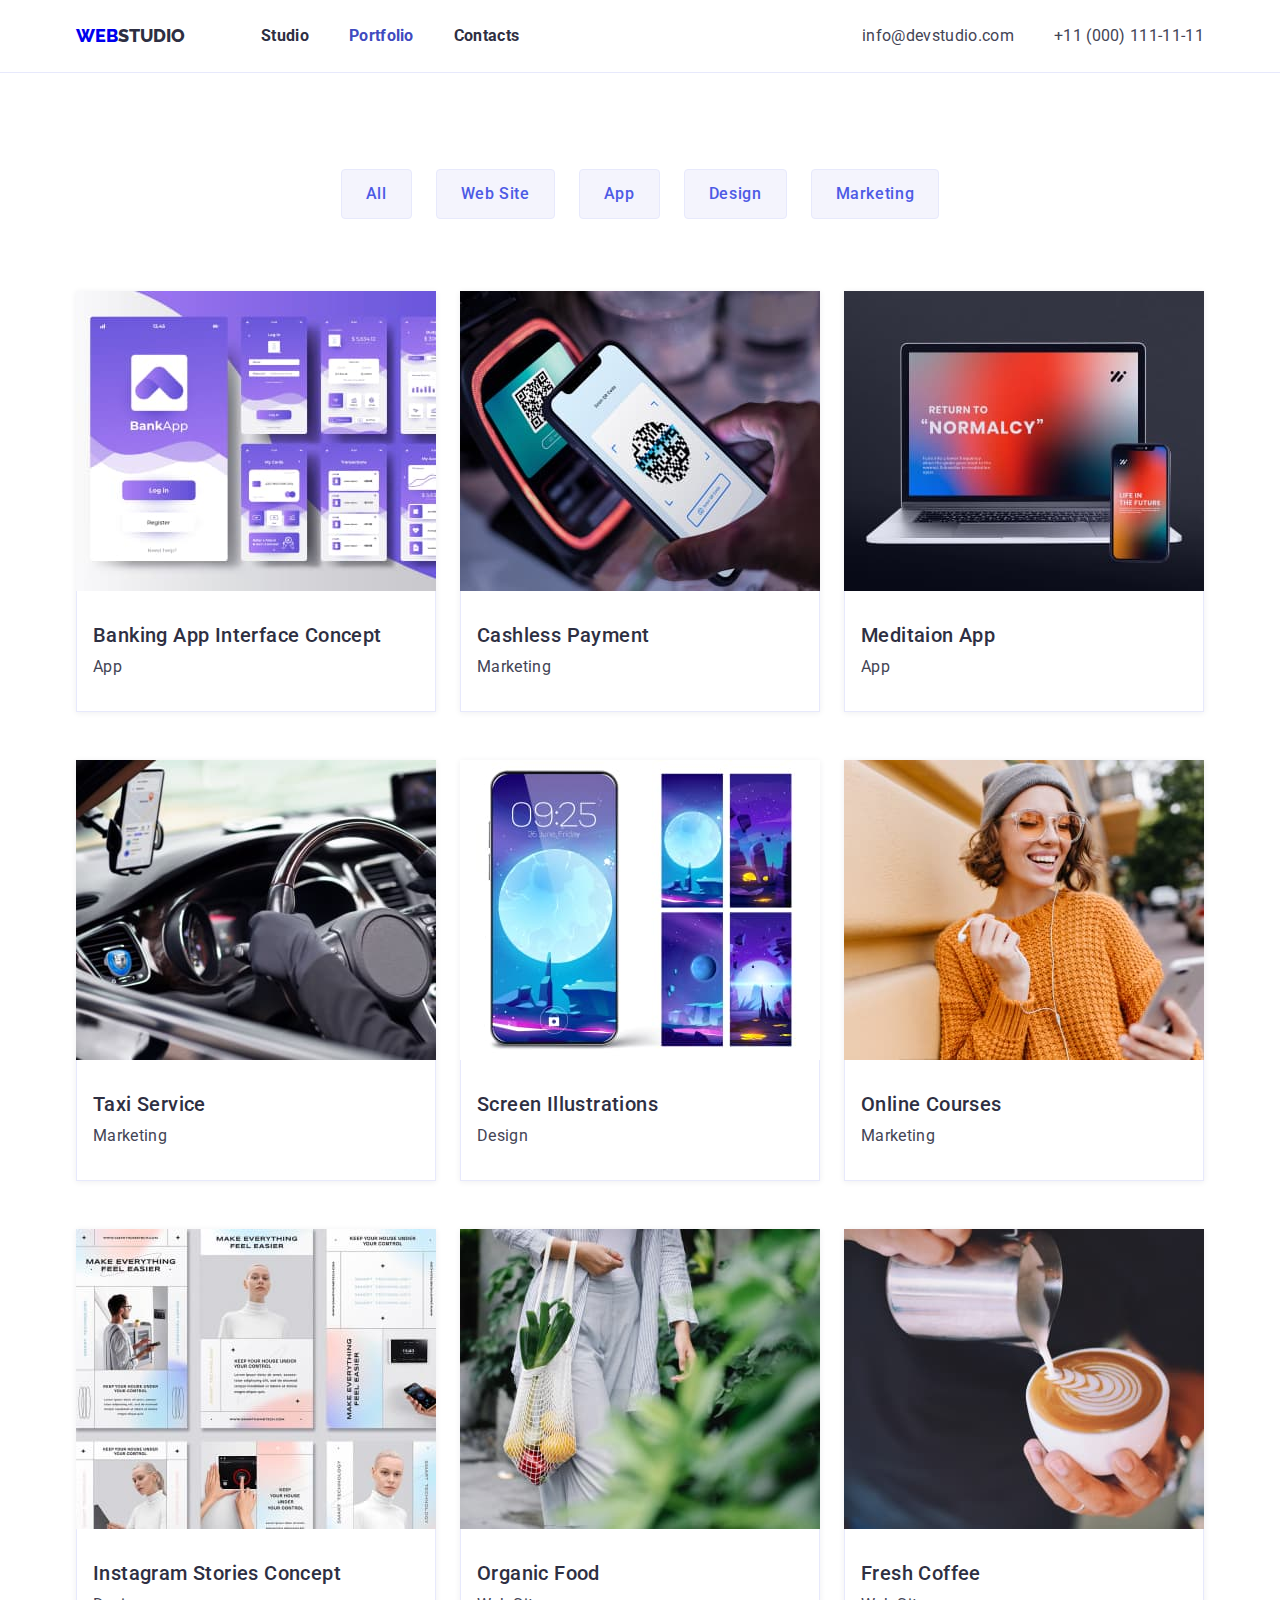
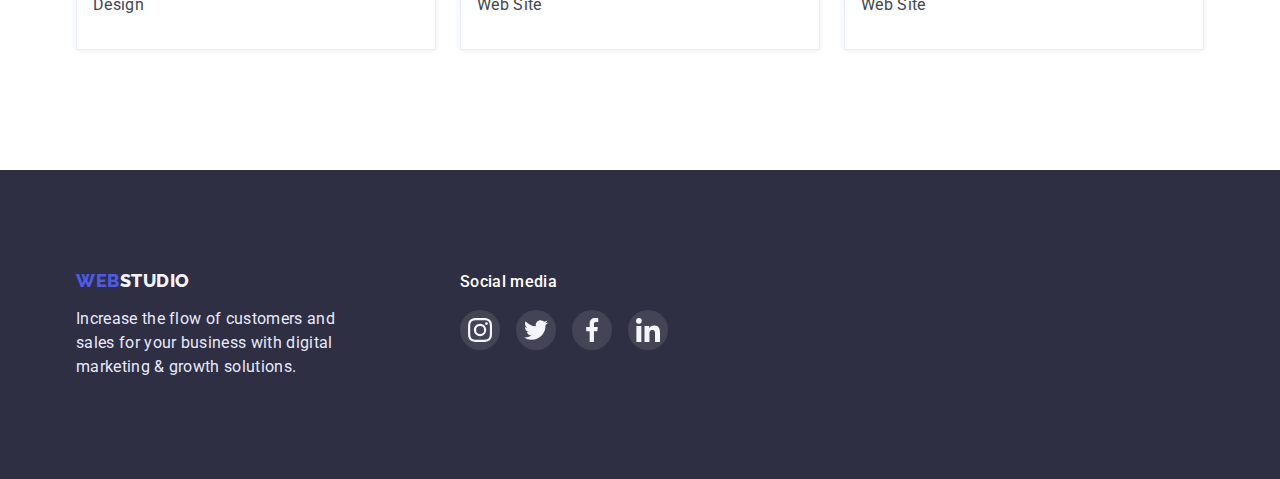
==== portfolio.html @ 30b23e43 "Create portfolio.html" ====
<!DOCTYPE html>
<html lang="en">
<head>
    <meta charset="UTF-8">
    <meta http-equiv="X-UA-Compatible" content="IE=edge">
    <meta name="viewport" content="width=device-width, initial-scale=1.0">
    <title>Webstudio</title>
    <link rel="stylesheet" href="https://cdn.jsdelivr.net/npm/modern-normalize@1.1.0/modern-normalize.min.css">
    <link rel="preconnect" href="https://fonts.googleapis.com">
    <link rel="preconnect" href="https://fonts.gstatic.com" crossorigin>
    <link href="https://fonts.googleapis.com/css2?family=Raleway:wght@800&family=Roboto:wght@400;500;700;900&display=swap" rel="stylesheet">
    <link rel="stylesheet" href="./css/styles.css">
</head>
<body>
    <!--HEADER-->   
    <header class="header">
        <div class="container header-container">
        <a class="header-logo link" href="./index.html">Web<span class="header-logo-studio">Studio</span></a>
        <nav class="header-navigation">
            <ul class="header-list list">
                <li class="header-item">
                    <a class="header-link link" href="./index.html">Studio</a>
                </li>
                <li class="header-item">
                    <a class="header-link link current" href="./portfolio.html">Portfolio</a>
                </li>
                <li class="header-item">
                    <a class="header-link link" href="">Contacts</a>
                </li>
            </ul>
        </nav>
        <ul class="header-list list">
            <li class="header-item">
                <a class="contacts link" href="mailto:info@devstudio.com">info@devstudio.com</a>
            </li>
            <li class="header-item">
                <a class="contacts link" href="tel:+11(000)1111111">+11 (000) 111-11-11</a>
            </li>
        </ul>
        </div>
    </header>
    <main>
       <section class="filters">
        <div class="container">
        <h1 class="visually-hidden">Examples of Webstudio works</h1>
        <ul class="filters-list list">
            <li class="filters-item">
            <button class="filters-btn" type="button">All</button>
            </li>
            <li class="filters-item"><button class="filters-btn" type="button">Web Site</button></li>
            <li class="filters-item"><button class="filters-btn" type="button">App</button></li>
            <li class="filters-item"><button class="filters-btn" type="button">Design</button></li>
            <li class="filters-item"><button class="filters-btn" type="button">Marketing</button></li>
        </ul>
    
        <ul class="photos-list list">
<li class="photos-item">
    <a class="photos-link link" href="">
    <img src="./images/hw2/img1.jpg" alt="pages" width="360" height="300">
    <div class="photos-text">
    <h2 class="photos-title">Banking App Interface Concept</h2>
    <p class="photos-subtitle">App</p>
    
</div>
</a>
</li>
<li class="photos-item">
    <a class="photos-link link" href="">
        <img src="./images/hw2/img2.jpg" alt="phone" width="360" height="300">
        <div class="photos-text">
        <h2 class="photos-title">Cashless Payment</h2>
    <p class="photos-subtitle">Marketing</p>
        </div>
    </a>
</li>
<li class="photos-item">
    <a class="photos-link link" href="">
    <img src="./images/hw2/img3.jpg" alt="laptop" width="360" height="300">
    <div class="photos-text">
    <h2 class="photos-title">Meditaion App</h2>
    <p class="photos-subtitle">App</p>
    </div>
</a>
</li>
<li class="photos-item" >
    <a class="photos-link link" href="">
    <img src="./images/hw2/img4.jpg" alt="helm" width="360" height="300">
    <div class="photos-text">
    <h2 class="photos-title">Taxi Service</h2>
    <p class="photos-subtitle">Marketing</p>
</div>
</a>
</li>
<li class="photos-item">
    <a class="photos-link link" href="">
        <img src="./images/hw2/img5.jpg" alt="moon" width="360" height="300">
        <div class="photos-text">
        <h2 class="photos-title">Screen Illustrations</h2>
    <p class="photos-subtitle">Design</p>
    </div>
</a>
</li>
<li class="photos-item">
    <a class="photos-link link" href="">
        <img src="./images/hw2/img6.jpg" alt="woman in orange" width="360" height="300">
        <div class="photos-text">
        <h2 class="photos-title">Online Courses</h2>
    <p class="photos-subtitle">Marketing</p>
        </div>
</a>
</li>
<li class="photos-item">
    <a class="photos-link link" href=""> 
        <img src="./images/hw2/img7.jpg" alt="blonde" width="360" height="300">
        <div class="photos-text">
        <h2 class="photos-title">Instagram Stories Concept</h2>
    <p class="photos-subtitle">Design</p>
        </div>
</a>
</li>
<li class="photos-item">
    <a class="photos-link link" href="">
    <img src="./images/hw2/img8.jpg" alt="woman carries a bag of vegetables" width="360" height="300">
    <div class="photos-text">
    <h2 class="photos-title">Organic Food</h2>
    <p class="photos-subtitle">Web Site</p>
    </div>
</a>
</li>
<li class="photos-item">
    <a class="photos-link link" href="">
    <img src="./images/hw2/img9.jpg" alt="cup of Coffee" width="360" height="300">
    <div class="photos-text">
    <h2 class="photos-title">Fresh Coffee</h2>
    <p class="photos-subtitle">Web Site</p>
    </div>
</a>
</li>
        </ul>
        </div>
       </section>
    
    </main>
    <footer class="footer">
        <div class="footer-container container">
            <div class="">
        <a class="footer-link link" href="/">Web<span class="footer-studio">Studio</span></a>
        <p class="footer-text">Increase the flow of customers and sales for your business with digital marketing & growth solutions.</p>
    </div>
    <div class="">
        <h3 class="footer-title">Social media</h3>
        <ul class="footer-soc-list list">
            <li class="footer-soc-item">
                <a href="" class="footer-soc-link link">
                <svg class="footer-soc-icon" width="24" height="24">
                    <use href="./images/icons.svg/symbol-defs[1].svg#icon-instagram-2-1"></use>
                </svg>
            </a></li>
            <li class="footer-soc-item">
                <a href="" class="footer-soc-link link">
                    <svg class="footer-soc-icon" width="24" height="24">
                    <use href="./images/icons.svg/symbol-defs[1].svg#icon-twitter-1-1"></use>
                </svg>
            </a></li>
            <li class="footer-soc-item">
                <a href="" class="footer-soc-link link">
                <svg class="footer-soc-icon" width="24" height="24">
                    <use href="./images/icons.svg/symbol-defs[1].svg#icon-facebook-1-1"></use>
                </svg>
            </a></li>
            <li class="footer-soc-item"><a href="" class="footer-soc-link link">
                <svg class="footer-soc-icon" width="24" height="24">
                    <use href="./images/icons.svg/symbol-defs[1].svg#icon-linkedin-1-1"></use>
                </svg>
            </a></li>
        </ul>
    </div></div>
    </footer>
</body>
</html>
---- css/styles.css ----
:root {
    --dark-color:#2E2F42;
    --text-color: #434455;
    --pressed-state-color: #404BBF;
    --btn-color: #FFFFFF;
    --links-color: #4D5AE5;
    --accent-color:#E7E9FC;
    --footer-logo-color: #F4F4FD;
}
body {
    font-family: 'Roboto', sans-serif;
   color: var(--text-color);

}
p,h1,h2,h3,h4,h5,h6 {
    margin-top: 0; 
    margin-bottom: 0;
     }
ol, ul{
    margin-top: 0; 
    margin-bottom: 0;
    padding-left: 0;
}
img {
    display: block;
}
.container {
    width: 1158px;
    padding-left: 15px;
    padding-right: 15px;
margin: 0 auto;


}
.section {
    padding-bottom: 120px;
    padding-top: 120px;
}
/*------------HEADER----------------*/
.list {
    list-style: none;
}
.link {
    text-decoration: none;
}
.header {
    padding-top: 24px;
    padding-bottom: 24px;
    border-bottom: 1px solid var(--accent-color);
}
.header-container {
    display: flex;
    align-items: center;
}

.header-logo {
font-family: 'Raleway', sans-serif;
font-weight: 800;
font-size: 18px;
line-height: 1.33;
text-transform: uppercase;

}

.header-logo-studio {
/* NAVY BLUE */
color: var(--dark-color);
margin-right: 76px;
}


/*-----------------nav-------------------------*/
.header-navigation {
    display: flex;
    align-items: center;
    margin-right: auto;
}
.header-list {
    display: flex;
    gap: 40px;  
}
.header-link {
    font-weight: 700;
    font-size: 16px;
    line-height: 1.5;
    letter-spacing: 0.02em;
   /* navy blue */
    color: var(--dark-color);
}
.header-link:hover,
.header-link:focus {
    color: var(--pressed-state-color);
    background-color:var(--btn-color);
}
.header-list .header-link.current {
    color: var(--pressed-state-color);
}

/*-------------/nav----------------*/


/*--------------contacts--------------*/
.contacts {
    font-size: 16px;
    line-height: 1.5;
    letter-spacing: 0.02em;
/* SLATE */
    color: var(--text-color);
}
.contacts:hover,
.contacts:focus {
    color: var(--pressed-state-color);
   background-color: var(--btn-color);
}
/*----------------/contacts-------------------*/
/*--------------------/HEADER-----------*/
/*---------------MAIN-HERO-------------------*/
.hero {
    padding-top: 188px;
    padding-bottom: 188px;
    background-color: var(--dark-color);
    text-align: center;
    background-image: linear-gradient(
        rgba(46, 47, 66, 0.7),
        rgba(46, 47, 66, 0.7)
    ), url(../images/hw4/people-office.jpg);
    background-repeat: no-repeat;
    background-position: center;
    background-size: cover;
    max-width: 1440px;
    margin: auto;
}

.main-title {
max-width: 496px;
font-weight: 700;
font-size: 56px;
line-height: 1.07;
letter-spacing: 0.02em;
color: var(--btn-color);

margin-left: auto;
margin-right: auto;
margin-bottom: 48px;

}
.modal-btn {
  min-width: 169px;
  height: 56px;
    font-family: inherit;
    font-weight: 700;
    font-size: 16px;
    line-height: 1.18;
    letter-spacing: 0.04em;
    cursor: pointer;
    color: var(--btn-color);    
    background-color: var(--links-color);
    border-radius: 4px;
  border: none;
}
.modal-btn:hover,
.modal-btn:focus
 { 
background-color: var(--pressed-state-color);

}
/*-----------------/Hero----------------*/
/*----------------- Section-SOLUTIONS---------*/
.menu-solutions {
    
    display: flex;
    flex-wrap: wrap;
    gap: 24px;
    column-gap: 24px;
    align-items: center;
     
}
.menu-item {
    flex-basis: calc((100% - 72px)/4);
    max-width: 264px;
}  
.menu-name{
   
    font-weight: 700;
    font-size: 20px;
    line-height: 1.2;
    letter-spacing: 0.02em; 
    /* NAVY BLUE */
    color: var(--dark-color);
    margin-bottom: 8px;
    margin-top: 8px;
}
.menu-text {
    
    font-size: 16px;
    line-height: 1.5;
    letter-spacing: 0.02em;
    /* SLATE */
    color: var(--text-color);    
}
.menu-item-icon {
    display: flex;
    border-radius: 4px;
        background-color: var(--footer-logo-color);
        align-items: center;
        justify-content: center;
        padding-top: 24px;
        padding-bottom: 24px;
}
.menu-icon{
    fill: var(--dark-color);
 
}
   
    
/*-----------------/section-SOLUTIONS---------*/
/*------------------sec-IMAGES-TEAM--------------------*/
.images-menu {
    display: flex;
    flex-wrap: wrap;
    gap: 24px;
    flex-basis: calc((100%-48px)/3);
}
.images {
    padding-bottom: 120px;
   
}
.title {

font-weight: 700;
font-size: 36px;
line-height: 1.11;
letter-spacing: 0.02em;
text-transform: capitalize;
color: var(--dark-color);
margin-bottom: 72px;
text-align: center;
}
/*------------------/sec-IMAGES--------------------*/


.team-item {
    box-shadow: 0px 1px 6px rgba(46, 47, 66, 0.08), 0px 1px 1px rgba(46, 47, 66, 0.16), 0px 2px 1px rgba(46, 47, 66, 0.08);
 
 background: var(--btn-color);

}

.team-name {
    
    font-weight: 700;
    font-size: 20px;
    line-height: 1.2;
    letter-spacing: 0.02em;
    /* NAVY BLUE */
    color: var(--dark-color);
  
    margin-bottom: 8px;
}
.team-text{
    font-size: 16px;
    line-height: 1.5;
    letter-spacing: 0.02em;
    /* SLATE */
    color: var(--text-color);
    margin-bottom: 8px;
}

.team {
    background-color: var(--accent-color);
}
.team-photo {
    display: flex;
    flex-wrap: wrap;
   gap: 24px;
   text-align: center;
   flex-basis: calc((100%-72px)/4); 
  
   
}
.team-item-container {
padding: 32px 16px;
}
.team-soc-list {
    display: flex;
    justify-content: center;
    list-style: none;
    gap: 24px;
    
}

.team-soc-item {
    width: 40px;
    height: 40px;
    
}

.team-soc-link{
    width: 100%;
    height: 100%;
    display: flex;
    border-radius: 50%;
    background-color: var(--links-color);
    align-items: center;
    justify-content: center;
    
}
.team-soc-icon {
    fill:var(--footer-logo-color);
}
.team-soc-link:hover,
.team-soc-link:focus{
    background-color: var(--pressed-state-color);
}

/*------------------/sec-TEAM--------------------*/


/*------------------customers---------------------*/
.customers {
    padding-top: 130px;
    padding-bottom: 120px;
}
.customers-item {
    width: 168px;
    height: 88px;
    
}
.customers-link {
    width: 100%;
    height: 100%; 
    display: flex;
    border: 1px solid #8E8F99;
    border-radius: 4px;
align-items: center;
    justify-content: center;
    background-color: var(--btn-color);
}
.customers-list {
    display: flex;
    justify-content: center;
    list-style: none;
    gap: 24px;
    
}
.customers-icon{
    
    fill: #8E8F99;
   
}
.customers-link:hover ,

.customers-link:focus {
    border: 1px solid var(--pressed-state-color);
   
}
.customers-link:hover .customers-icon,

.customers-link:focus .customers-icon{
fill: var(--pressed-state-color);}



/*------------------FOOTER--------------------*/
.footer-link {
    font-family: 'Raleway', sans-serif;
font-weight: 800;
font-size: 18px;
line-height: 1.17;
letter-spacing: 0.03em;
text-transform: uppercase;
/* IRIS */
color: var(--links-color);

}
.footer-studio {
    /* CLOUD */
    color:var(--footer-logo-color); 
}
.footer-text {
font-size: 16px;
line-height: 1.5;
letter-spacing: 0.02em;
/* CORNFLOWER */
color: var(--accent-color);
margin-top: 16px;
max-width: 264px;
}
.footer {
    background-color: var(--dark-color);
    padding-top: 100px;
    padding-bottom: 100px;
    
}
.footer-container{
    display: flex;
    gap: 120px;
}
.footer-title{
    display: flex;
font-weight: 500;
font-size: 16px;
line-height: 1.5;
/* identical to box height, or 150% */
letter-spacing: 0.02em;
margin-bottom:16px ;
color: var(--btn-color);
}
.footer-soc-list {
    display: flex;
    justify-content: center;
    gap: 16px;
}

.footer-soc-item {
    width: 40px;
    height: 40px;
}
.footer-soc-link {
    width: 100%;
    height: 100%;
    display: flex;
    border-radius: 50%;
    align-items: center;
    justify-content: center;
    background-color: rgba(255, 255, 255, 0.1);
}

.footer-soc-icon {
    fill: var(--footer-logo-color);
}
.footer-soc-link:hover,
.footer-soc-link:focus{
    background-color: #31D0AA;;
}
/*------------------/FOOTER--------------------*/


/*---------------PORTFOLIO-----------------*/
.visually-hidden {
    border: 0;
  clip: rect(0 0 0 0);
  height: 1px;
  margin: -1px;
  overflow: hidden;
  padding: 0;
  position: absolute;
  width: 1px; 
}
.filters {
    padding-top: 96px;
    padding-bottom: 120px;
    
}
.filters-list{
    display: flex;
    flex-basis: calc((100% - 96px)/5);
    justify-content: center;
    gap:24px;
    margin:0 auto; 
    margin-bottom: 72px;
}

.filters-btn {
    font-family: inherit;
font-weight: 500;
font-size: 16px;
line-height: 1.5;
display:flex;
align-items: flex-start;
text-align: center;
letter-spacing: 0.04em;
/* IRIS */
color: var(--links-color);
background: var(--footer-logo-color);
cursor: pointer;
border-radius: 4px;

padding: 12px 24px;
border: 1px solid var(--accent-color);
}
.filters-btn:hover,
.filters-btn:focus {
    color: var(--btn-color);
   background-color: var(--pressed-state-color);
   border: 1px solid var(--pressed-state-color);
   box-shadow: 0px 3px 1px rgba(0, 0, 0, 0.1), 
   0px 2px 1px rgba(0, 0, 0, 0.08), 0px 2px 2px rgba(0, 0, 0, 0.12);
}
.photos-title{
    font-weight: 500;
    font-size: 20px;
    line-height: 1.2;
    letter-spacing: 0.02em;
    /* NAVY BLUE */ 
    color: var(--dark-color); 
    margin-bottom: 8px;
    
}
.photos-subtitle{
    font-size: 16px;
    line-height: 1.5;
    letter-spacing: 0.02em;
    /* SLATE */
    color: var(--text-color);
}

 .photos-list {
 flex-basis: calc((100%-192px)/9);
 display: flex;   
 flex-wrap: wrap;
row-gap: 48px;
column-gap: 24px;
}

.photos-item {
    box-shadow: 0px 1px 6px rgba(46, 47, 66, 0.08);
    background-color: var(--btn-color);}

.photos-item:hover,
.photos-item:focus{  
box-shadow: 0px 1px 6px rgba(46, 47, 66, 0.08), 0px 1px 1px 
rgba(46, 47, 66, 0.16), 0px 2px 1px rgba(46, 47, 66, 0.08);
}

.photos-text {
    border: 1px solid var(--accent-color);
   border-top: 0;
padding-top: 32px;
padding-left: 16px;
padding-bottom: 32px;
}
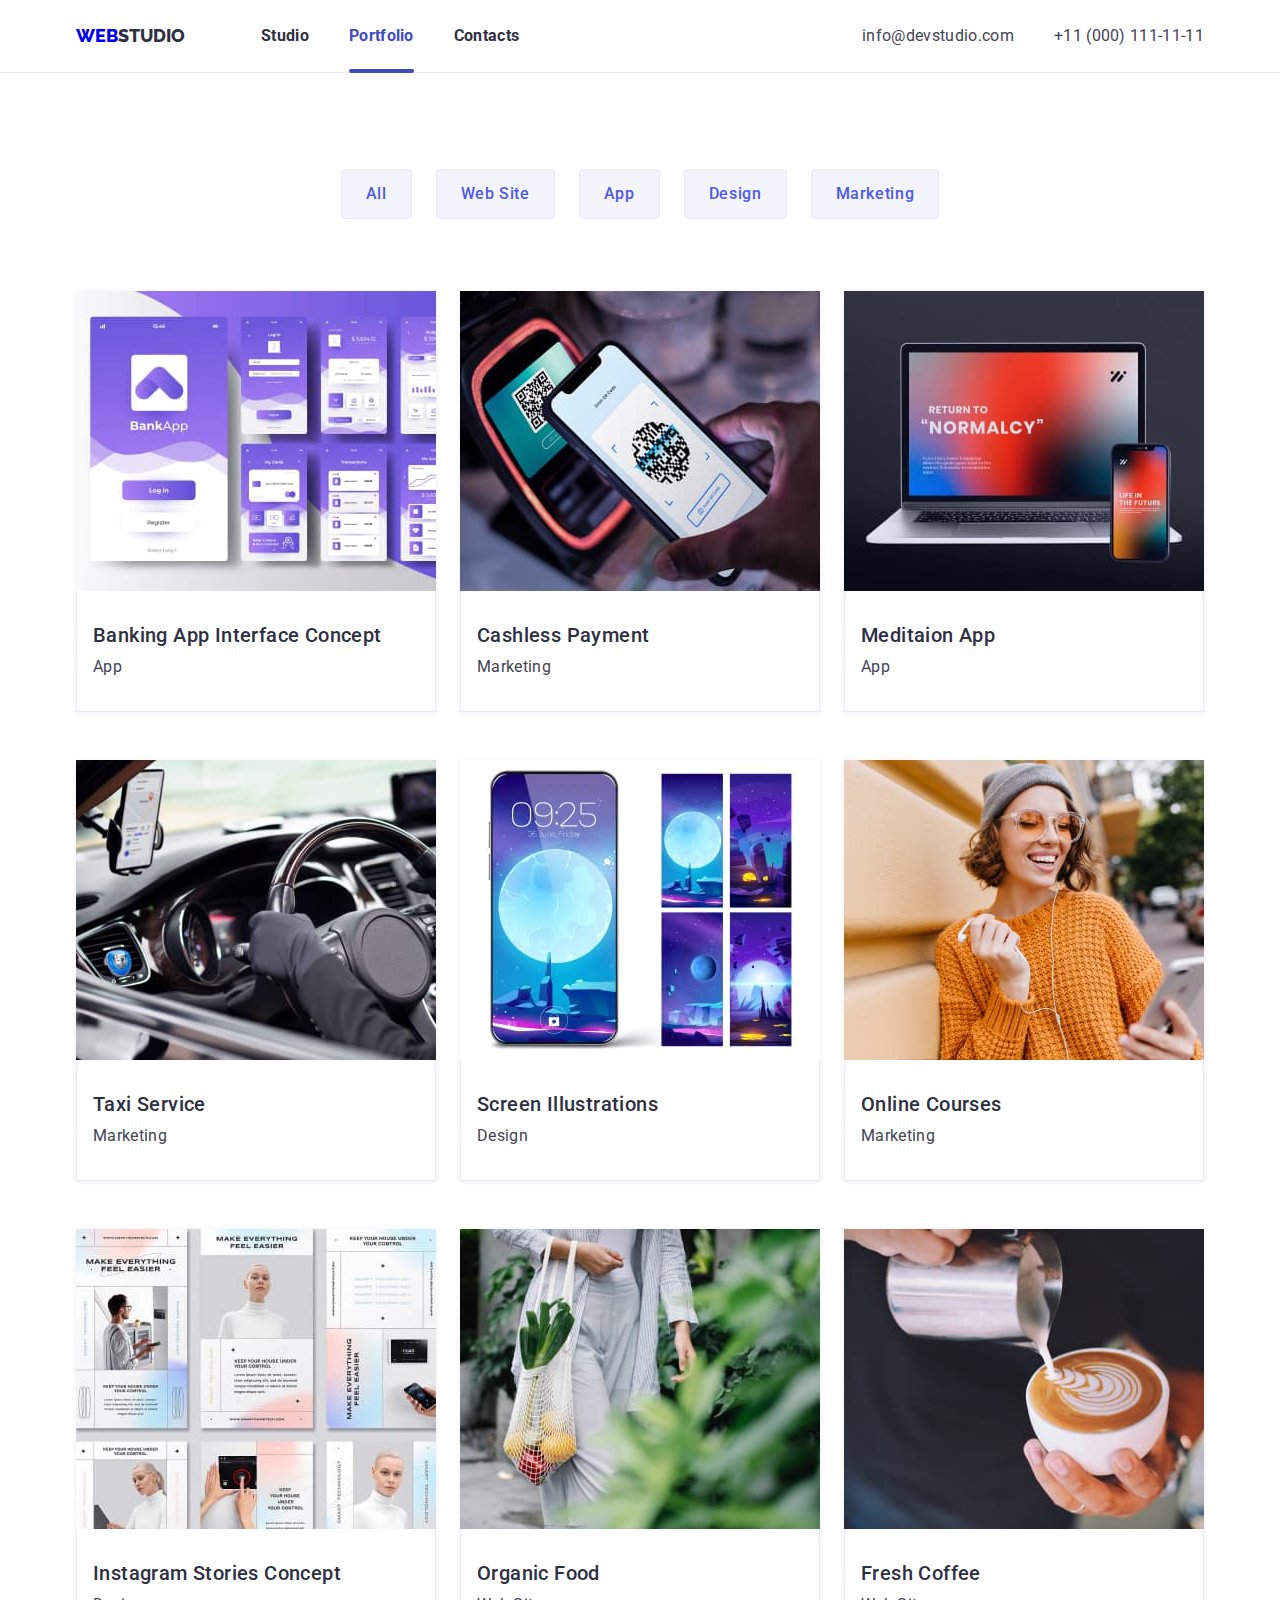
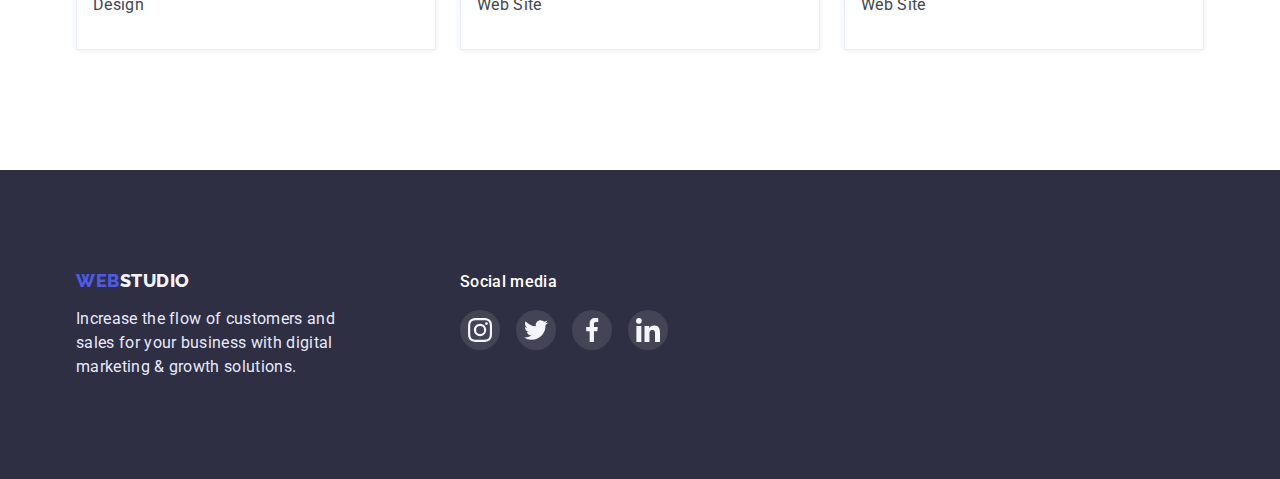
==== commit 5e3ad033: "Update portfolio.html" ====
--- a/portfolio.html
+++ b/portfolio.html
@@ -56,17 +56,23 @@
         <ul class="photos-list list">
 <li class="photos-item">
     <a class="photos-link link" href="">
+        <div class="photos-top-wrap">
     <img src="./images/hw2/img1.jpg" alt="pages" width="360" height="300">
+    <p class="photos-top-text">14 Stylish and User-Friendly App Design Concepts · Task Manager App · Calorie Tracker App · Exotic Fruit Ecommerce App · Cloud Storage App</p>
+    </div>
     <div class="photos-text">
     <h2 class="photos-title">Banking App Interface Concept</h2>
     <p class="photos-subtitle">App</p>
-    
+   
 </div>
 </a>
 </li>
 <li class="photos-item">
     <a class="photos-link link" href="">
+        <div class="photos-top-wrap">
         <img src="./images/hw2/img2.jpg" alt="phone" width="360" height="300">
+        <p class="photos-top-text">14 Stylish and User-Friendly App Design Concepts · Task Manager App · Calorie Tracker App · Exotic Fruit Ecommerce App · Cloud Storage App</p>
+    </div>
         <div class="photos-text">
         <h2 class="photos-title">Cashless Payment</h2>
     <p class="photos-subtitle">Marketing</p>
@@ -75,7 +81,10 @@
 </li>
 <li class="photos-item">
     <a class="photos-link link" href="">
+        <div class="photos-top-wrap">
     <img src="./images/hw2/img3.jpg" alt="laptop" width="360" height="300">
+    <p class="photos-top-text">14 Stylish and User-Friendly App Design Concepts · Task Manager App · Calorie Tracker App · Exotic Fruit Ecommerce App · Cloud Storage App</p>
+    </div>
     <div class="photos-text">
     <h2 class="photos-title">Meditaion App</h2>
     <p class="photos-subtitle">App</p>
@@ -84,7 +93,10 @@
 </li>
 <li class="photos-item" >
     <a class="photos-link link" href="">
+        <div class="photos-top-wrap">
     <img src="./images/hw2/img4.jpg" alt="helm" width="360" height="300">
+    <p class="photos-top-text">14 Stylish and User-Friendly App Design Concepts · Task Manager App · Calorie Tracker App · Exotic Fruit Ecommerce App · Cloud Storage App</p>
+    </div>
     <div class="photos-text">
     <h2 class="photos-title">Taxi Service</h2>
     <p class="photos-subtitle">Marketing</p>
@@ -93,7 +105,10 @@
 </li>
 <li class="photos-item">
     <a class="photos-link link" href="">
+        <div class="photos-top-wrap">
         <img src="./images/hw2/img5.jpg" alt="moon" width="360" height="300">
+        <p class="photos-top-text">14 Stylish and User-Friendly App Design Concepts · Task Manager App · Calorie Tracker App · Exotic Fruit Ecommerce App · Cloud Storage App</p>
+       </div>
         <div class="photos-text">
         <h2 class="photos-title">Screen Illustrations</h2>
     <p class="photos-subtitle">Design</p>
@@ -102,7 +117,10 @@
 </li>
 <li class="photos-item">
     <a class="photos-link link" href="">
+        <div class="photos-top-wrap">
         <img src="./images/hw2/img6.jpg" alt="woman in orange" width="360" height="300">
+        <p class="photos-top-text">14 Stylish and User-Friendly App Design Concepts · Task Manager App · Calorie Tracker App · Exotic Fruit Ecommerce App · Cloud Storage App</p>   
+        </div>
         <div class="photos-text">
         <h2 class="photos-title">Online Courses</h2>
     <p class="photos-subtitle">Marketing</p>
@@ -111,7 +129,10 @@
 </li>
 <li class="photos-item">
     <a class="photos-link link" href=""> 
+        <div class="photos-top-wrap">
         <img src="./images/hw2/img7.jpg" alt="blonde" width="360" height="300">
+        <p class="photos-top-text">14 Stylish and User-Friendly App Design Concepts · Task Manager App · Calorie Tracker App · Exotic Fruit Ecommerce App · Cloud Storage App</p>
+        </div>
         <div class="photos-text">
         <h2 class="photos-title">Instagram Stories Concept</h2>
     <p class="photos-subtitle">Design</p>
@@ -120,7 +141,10 @@
 </li>
 <li class="photos-item">
     <a class="photos-link link" href="">
+        <div class="photos-top-wrap">
     <img src="./images/hw2/img8.jpg" alt="woman carries a bag of vegetables" width="360" height="300">
+    <p class="photos-top-text">14 Stylish and User-Friendly App Design Concepts · Task Manager App · Calorie Tracker App · Exotic Fruit Ecommerce App · Cloud Storage App</p>
+   </div>
     <div class="photos-text">
     <h2 class="photos-title">Organic Food</h2>
     <p class="photos-subtitle">Web Site</p>
@@ -129,7 +153,10 @@
 </li>
 <li class="photos-item">
     <a class="photos-link link" href="">
-    <img src="./images/hw2/img9.jpg" alt="cup of Coffee" width="360" height="300">
+        <div class="photos-top-wrap">
+        <img src="./images/hw2/img9.jpg" alt="cup of Coffee" width="360" height="300">
+    <p class="photos-top-text">14 Stylish and User-Friendly App Design Concepts · Task Manager App · Calorie Tracker App · Exotic Fruit Ecommerce App · Cloud Storage App</p>
+    </div>
     <div class="photos-text">
     <h2 class="photos-title">Fresh Coffee</h2>
     <p class="photos-subtitle">Web Site</p>
--- a/css/styles.css
+++ b/css/styles.css
@@ -80,12 +80,26 @@
     gap: 40px;  
 }
 .header-link {
+    position: relative;
     font-weight: 700;
     font-size: 16px;
     line-height: 1.5;
     letter-spacing: 0.02em;
    /* navy blue */
-    color: var(--dark-color);
+   color: var(--dark-color);
+    transition: color 250ms cubic-bezier(0.4, 0, 0.2, 1);
+    
+}
+.header-link.current::after {
+    content: "";
+position: absolute;
+width: 100%;
+height: 4px;
+background: #404BBF;
+border-radius: 2px;
+left: 0;
+bottom: -28px;
+
 }
 .header-link:hover,
 .header-link:focus {
@@ -101,11 +115,13 @@
 
 /*--------------contacts--------------*/
 .contacts {
+    position: relative;
     font-size: 16px;
     line-height: 1.5;
     letter-spacing: 0.02em;
 /* SLATE */
     color: var(--text-color);
+    transition: color 250ms cubic-bezier(0.4, 0, 0.2, 1);
 }
 .contacts:hover,
 .contacts:focus {
@@ -145,6 +161,7 @@
 
 }
 .modal-btn {
+    
   min-width: 169px;
   height: 56px;
     font-family: inherit;
@@ -156,7 +173,8 @@
     color: var(--btn-color);    
     background-color: var(--links-color);
     border-radius: 4px;
-  border: none;
+    border: none;
+    transition: color 250ms cubic-bezier(0.4, 0, 0.2, 1);
 }
 .modal-btn:hover,
 .modal-btn:focus
@@ -296,6 +314,7 @@
 }
 
 .team-soc-link{
+    
     width: 100%;
     height: 100%;
     display: flex;
@@ -303,7 +322,7 @@
     background-color: var(--links-color);
     align-items: center;
     justify-content: center;
-    
+    transition: color 250ms cubic-bezier(0.4, 0, 0.2, 1);
 }
 .team-soc-icon {
     fill:var(--footer-logo-color);
@@ -335,6 +354,7 @@
 align-items: center;
     justify-content: center;
     background-color: var(--btn-color);
+    transition: color 250ms cubic-bezier(0.4, 0, 0.2, 1);
 }
 .customers-list {
     display: flex;
@@ -424,6 +444,7 @@
     align-items: center;
     justify-content: center;
     background-color: rgba(255, 255, 255, 0.1);
+    transition: color 250ms cubic-bezier(0.4, 0, 0.2, 1);
 }
 
 .footer-soc-icon {
@@ -475,7 +496,7 @@
 background: var(--footer-logo-color);
 cursor: pointer;
 border-radius: 4px;
-
+transition: color 250ms cubic-bezier(0.4, 0, 0.2, 1);
 padding: 12px 24px;
 border: 1px solid var(--accent-color);
 }
@@ -515,7 +536,9 @@
 
 .photos-item {
     box-shadow: 0px 1px 6px rgba(46, 47, 66, 0.08);
-    background-color: var(--btn-color);}
+    background-color: var(--btn-color);
+    transition: color 250ms cubic-bezier(0.4, 0, 0.2, 1);
+}
 
 .photos-item:hover,
 .photos-item:focus{  
@@ -530,3 +553,73 @@
 padding-left: 16px;
 padding-bottom: 32px;
 }
+.photos-top-text {
+position: absolute;
+top: 0;
+font-weight: 400;
+font-size: 16px;
+line-height:1.5;
+/* or 150% */
+letter-spacing: 0.02em;
+/* CLOUD */
+color: var(--footer-logo-color);
+background-color: var(--links-color);
+height: 100%;
+padding: 40px 32px;
+transform: translateY(100%);
+transition: transform 250ms cubic-bezier(0.4, 0, 0.2, 1);
+overflow: auto;
+}
+.photos-top-wrap{
+    position: relative;
+    overflow: hidden;
+}
+.photos-item:hover .photos-top-text{
+transform: translateY(0);
+}
+
+.backdrop{
+    position: fixed;
+    top: 0;
+    width: 100%;
+    height: 100%; 
+    background-color: rgba(17, 19,25, 0.439);
+    transition: opacity 250ms cubic-bezier(0.4, 0, 0.2, 1), visibility 250ms cubic-bezier(0.4, 0, 0.2, 1);
+}
+
+.modal{
+    position: absolute;
+top: 50%;
+left: 50%;
+    width:408px ;
+    min-height: 576px;
+    background-color: #FCFCFC;
+    box-shadow: 0px 1px 1px rgba(0, 0, 0, 0.14), 
+    0px 1px 3px rgba(0, 0, 0, 0.12), 0px 2px 1px rgba(0, 0, 0, 0.2);
+border-radius: 4px;
+transform: translate(-50%, -50%) scaleX(1);
+transition: transform 250ms cubic-bezier(0.4, 0, 0.2, 1);
+}
+.modal-close{
+    position: absolute;
+    top: 24px;
+    right: 24px;
+    width: 24px;
+    height: 24px;
+    background-color: var(--accent-color);
+border: 1px solid rgba(0, 0, 0, 0.1);
+border-radius: 50%;
+cursor: pointer;
+ display: flex;
+ align-items: center;
+     
+}
+.backdrop.is-hidden .modal{
+    transform: translate(-50%, -50%) scaleX(0);
+
+}
+.is-hidden{
+    opacity: 0;
+    visibility: hidden;
+    pointer-events: none;
+}
